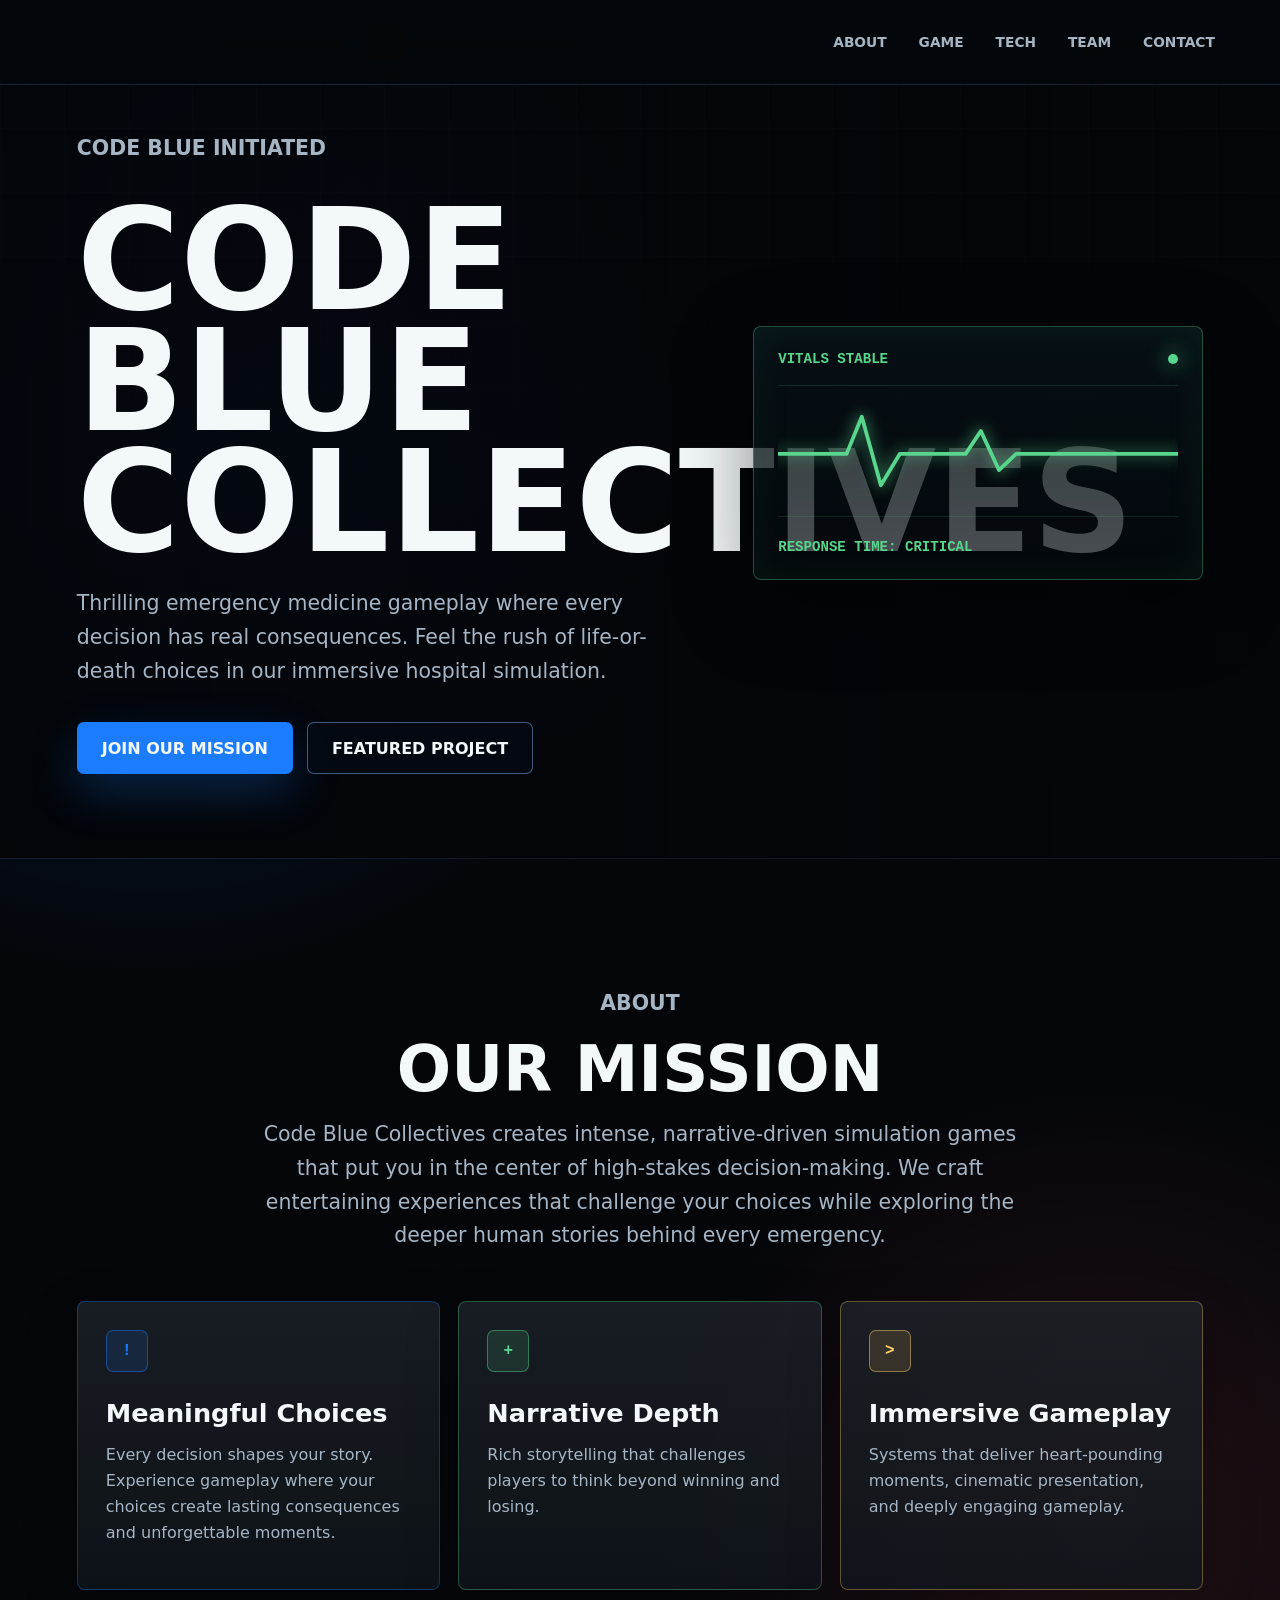
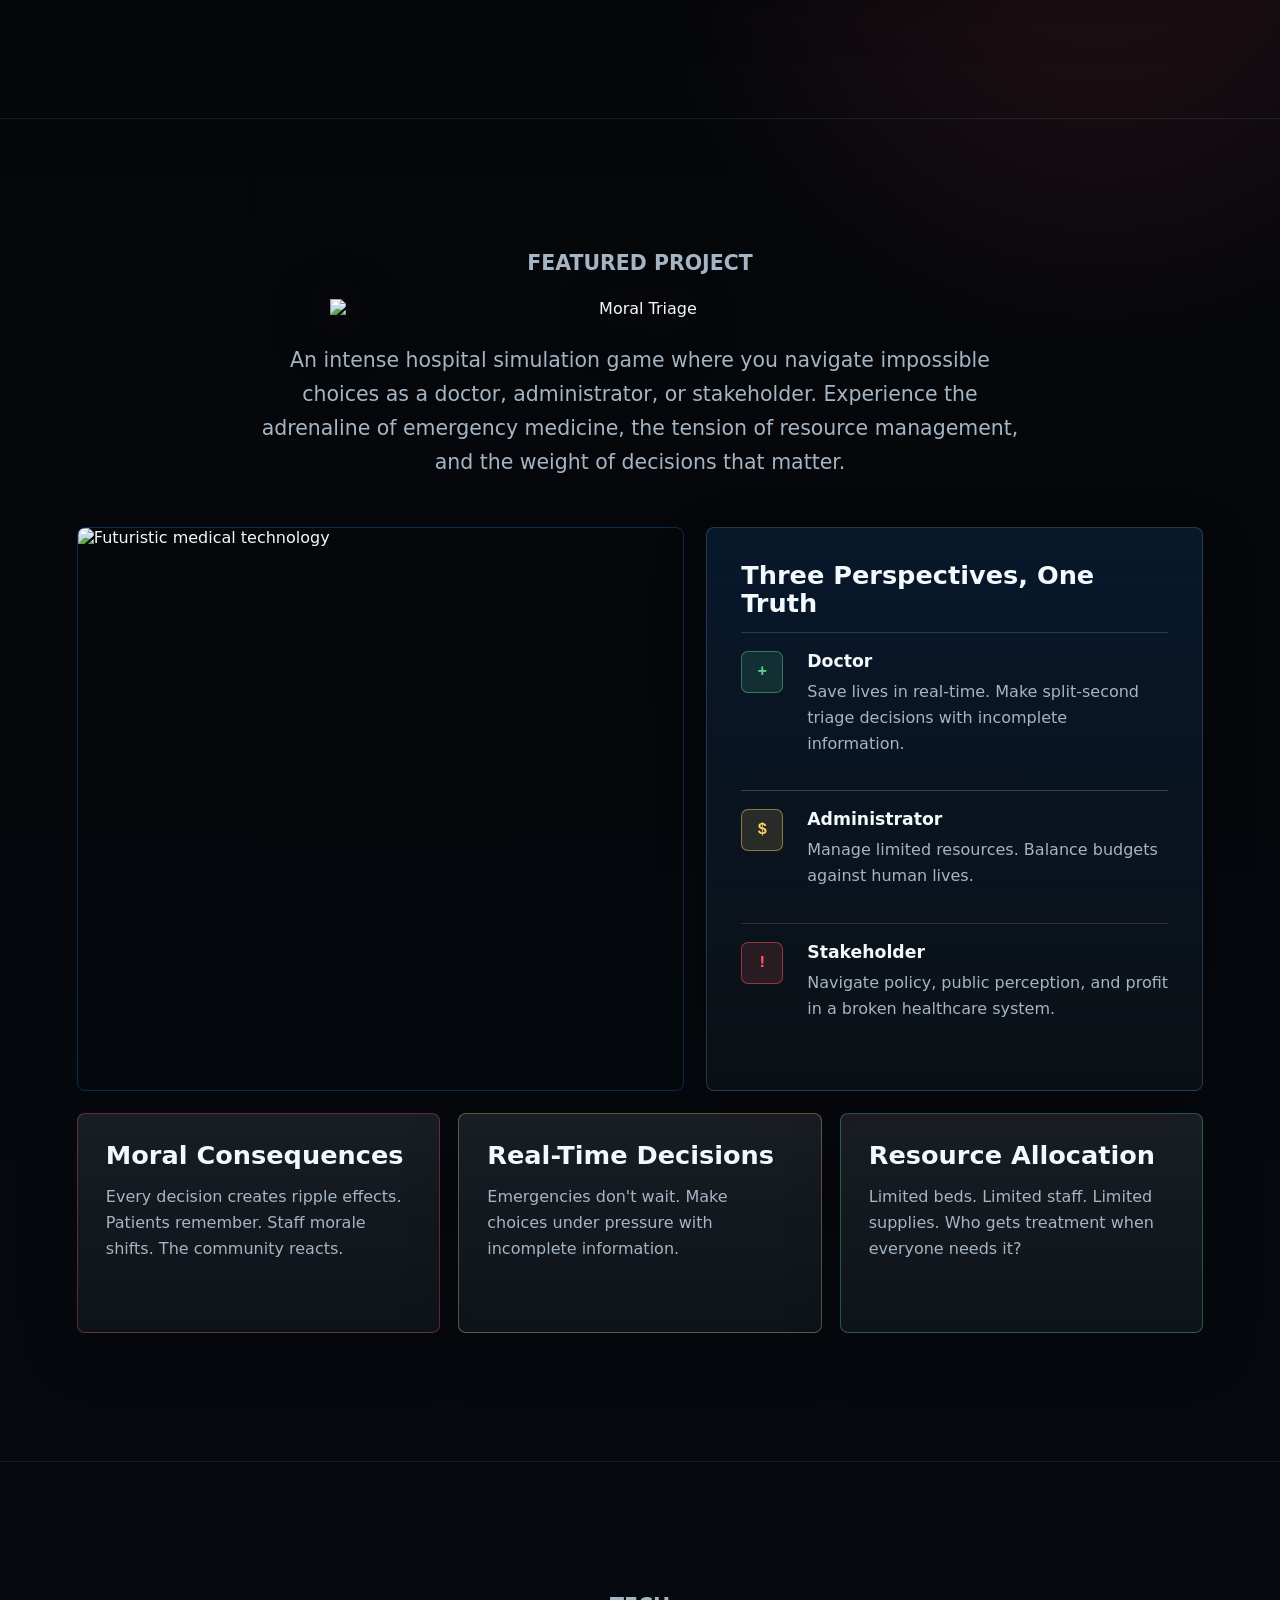
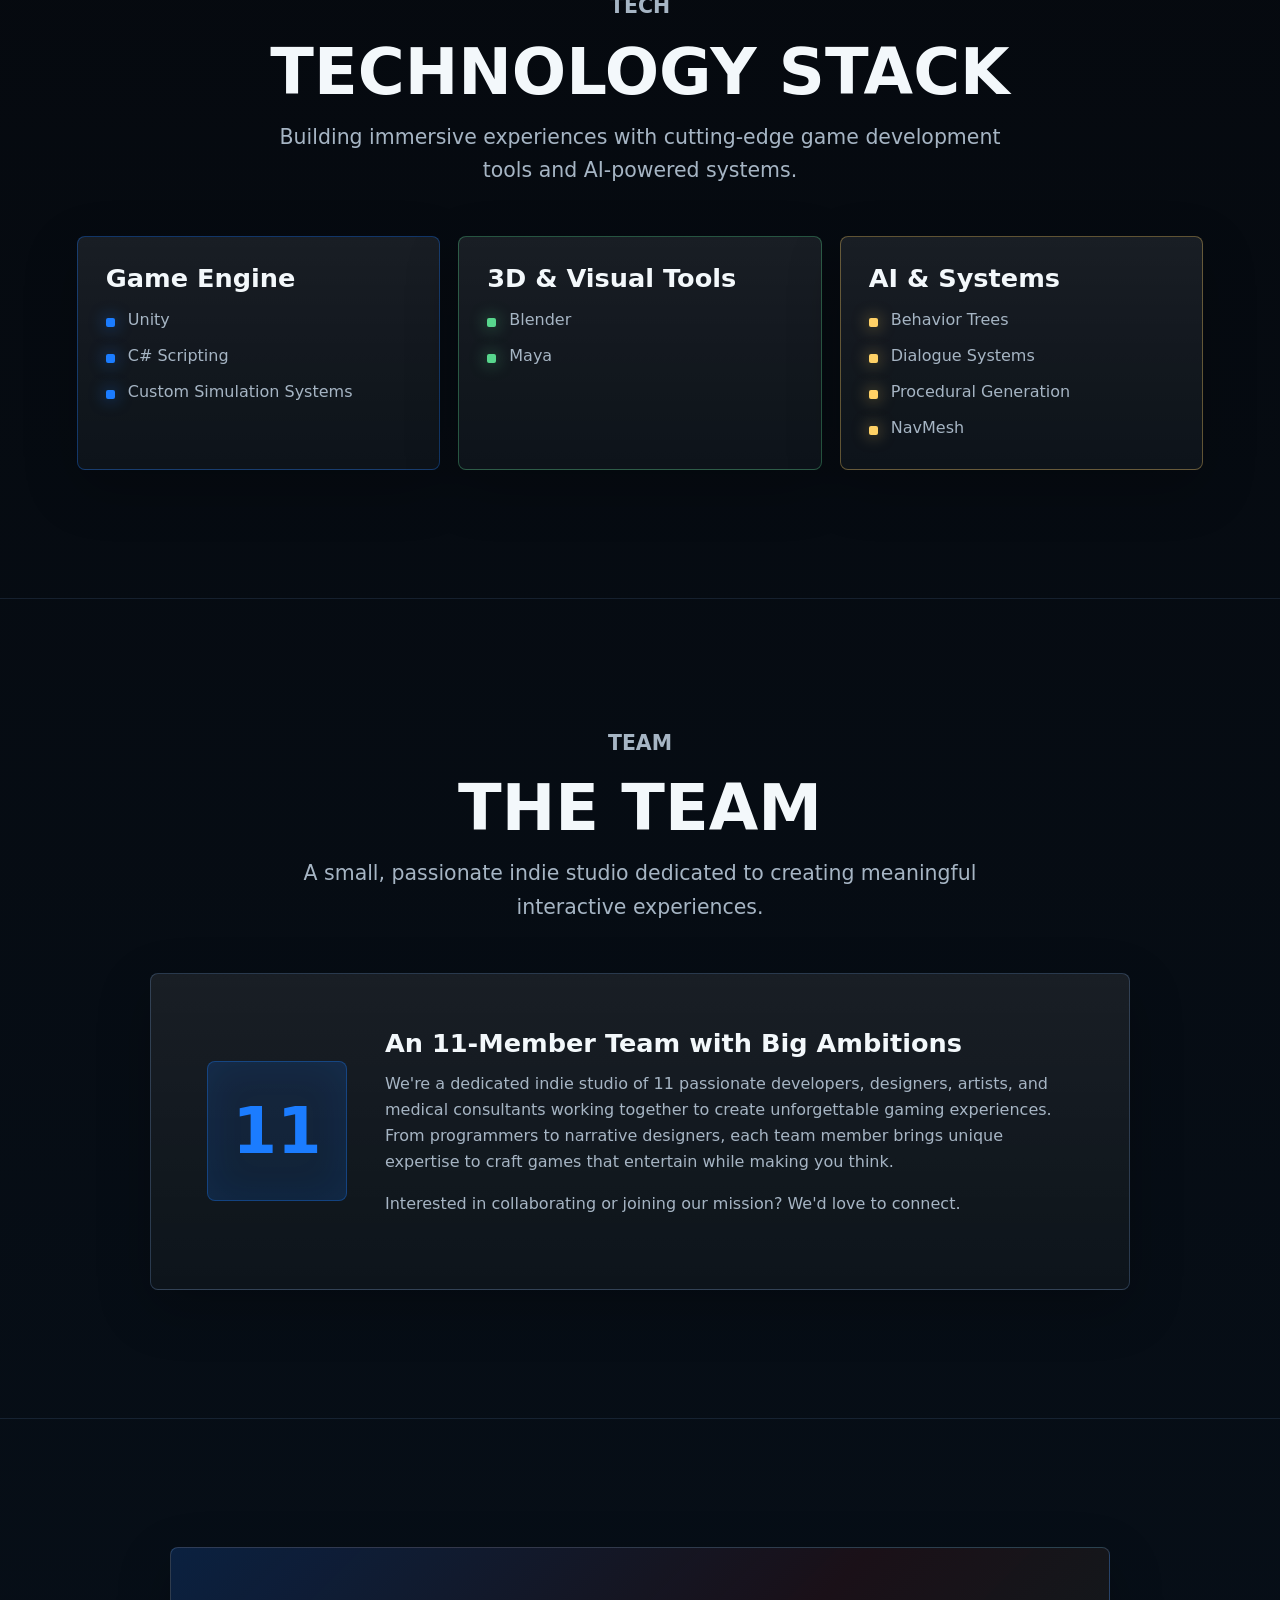
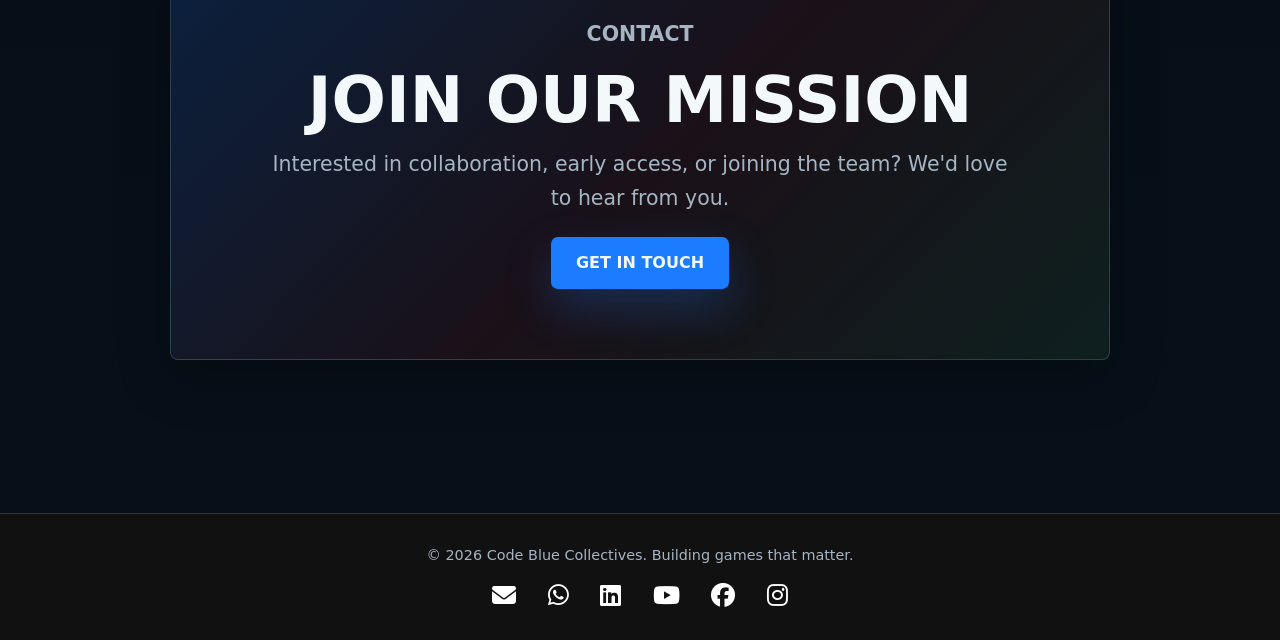
==== index.html @ c595988e "added homepage" ====
<!doctype html>
<html lang="en">
  <head>
    <base href="https://www.codebluecollectives.studio">
    <meta charset="utf-8" />
    <meta name="viewport" content="width=device-width, initial-scale=1" />
    <meta name="description" content="Explore ethical decision-making in healthcare through an immersive hospital simulation game that challenges players with real-time triage and resource management." />
    <title>Cinematic Game Studio Website</title>
    <link rel="stylesheet" href="https://cdnjs.cloudflare.com/ajax/libs/font-awesome/6.5.1/css/all.min.css" />
    <link rel="stylesheet" href="styles.css" />
<script>
const navToggle = document.querySelector(".nav-toggle");
const nav = document.querySelector(".site-nav");

navToggle?.addEventListener("click", () => {
  const isOpen = nav?.classList.toggle("is-open");
  navToggle.setAttribute("aria-expanded", String(Boolean(isOpen)));
});

nav?.addEventListener("click", (event) => {
  if (event.target instanceof HTMLAnchorElement) {
    nav.classList.remove("is-open");
    navToggle?.setAttribute("aria-expanded", "false");
  }
});
</script>
<style>
:root {
  color-scheme: dark;
  --bg: #05070b;
  --surface: #0b1118;
  --text: #f3f8fb;
  --muted: #a6b5c4;
  --blue: #1b7cff;
  --green: #58d68d;
  --yellow: #ffd166;
  --red: #ff5d65;
  --line: rgba(143, 190, 255, 0.22);
}

* { box-sizing: border-box; }
html { scroll-behavior: smooth; }

body {
  margin: 0;
  font-family: Inter, ui-sans-serif, system-ui, -apple-system, BlinkMacSystemFont, "Segoe UI", sans-serif;
  background:
    radial-gradient(circle at 12% 8%, rgba(27, 124, 255, 0.22), transparent 34rem),
    radial-gradient(circle at 86% 28%, rgba(255, 93, 101, 0.12), transparent 28rem),
    linear-gradient(180deg, #030509 0%, var(--bg) 42%, #07101a 100%);
  color: var(--text);
}

body::before {
  content: "";
  position: fixed;
  inset: 0;
  pointer-events: none;
  z-index: 2;
  background:
    linear-gradient(rgba(255,255,255,.025) 1px, transparent 1px),
    linear-gradient(90deg, rgba(255,255,255,.025) 1px, transparent 1px);
  background-size: 64px 64px;
  mask-image: linear-gradient(to bottom, rgba(0,0,0,.72), transparent 70%);
}

a { color: inherit; text-decoration: none; }
img { display: block; max-width: 100%; }
h1, h2, h3, h4, p { margin-top: 0; }

.site-header {
  position: fixed;
  z-index: 20;
  inset: 0 0 auto;
  display: flex;
  align-items: center;
  justify-content: space-between;
  gap: 24px;
  padding: 18px clamp(20px, 4vw, 56px);
  background: rgba(5, 7, 11, .74);
  border-bottom: 1px solid rgba(143, 190, 255, .16);
  backdrop-filter: blur(18px);
}

.brand {
  display: inline-flex;
  align-items: center;
  min-width: 0;
  width: 178px;
  height: 48px;
}

.brand-logo {
  display: none;
  width: 100%;
  height: 100%;
  object-fit: contain;
  object-position: left center;
  filter: drop-shadow(0 0 18px rgba(27, 124, 255, .28));
}

.site-nav {
  display: flex;
  align-items: center;
  gap: 4px;
}

.site-nav a {
  padding: 10px 14px;
  color: var(--muted);
  font-size: .86rem;
  font-weight: 750;
  text-transform: uppercase;
  transition: color .18s ease, background .18s ease;
}

.site-nav a:hover {
  color: white;
  background: rgba(27, 124, 255, .12);
}

.nav-toggle {
  display: none;
  width: 42px;
  height: 42px;
  border: 1px solid var(--line);
  border-radius: 7px;
  background: rgba(255,255,255,.04);
}

.nav-toggle span {
  display: block;
  width: 18px;
  height: 2px;
  margin: 4px auto;
  background: white;
}

.hero {
  position: relative;
  min-height: 92svh;
  display: grid;
  grid-template-columns: minmax(0, 1fr) minmax(320px, 450px);
  align-items: end;
  gap: clamp(28px, 4vw, 72px);
  padding: 132px clamp(20px, 6vw, 80px) 84px;
  overflow: hidden;
}

.hero-bg {
  position: absolute;
  inset: 0;
  background-image: url("https://images.unsplash.com/photo-1504813184591-01572f98c85f?crop=entropy&cs=tinysrgb&fit=max&fm=jpg&ixid=M3w3Nzg4Nzd8MHwxfHNlYXJjaHwxfHxlbWVyZ2VuY3klMjBob3NwaXRhbCUyMG9wZXJhdGlvbiUyMG1lZGljYWwlMjBkcmFtYXRpY3xlbnwxfHx8fDE3Nzg5OTk2MzB8MA&ixlib=rb-4.1.0&q=80&w=1080");
  background-size: cover;
  background-position: center;
  filter: saturate(.96) contrast(1.1);
  transform: scale(1.02);
}

.hero-shade {
  position: absolute;
  inset: 0;
  background:
    linear-gradient(90deg, rgba(3,5,9,.95), rgba(3,5,9,.76) 43%, rgba(3,5,9,.38)),
    linear-gradient(0deg, rgba(3,5,9,.97), transparent 42%, rgba(3,5,9,.22));
}

.hero-content,
.monitor {
  position: relative;
  z-index: 4;
}

.eyebrow {
  margin-bottom: 18px;
  color: var(--blue);
  font-size: .78rem;
  font-weight: 900;
  text-transform: uppercase;
}

.red-text { color: var(--red); }

h1 {
  max-width: 11ch;
  margin-bottom: 24px;
  font-size: clamp(4rem, 11vw, 9.5rem);
  line-height: .86;
  text-transform: uppercase;
}

h2 {
  margin-bottom: 18px;
  font-size: clamp(2.4rem, 5vw, 5.1rem);
  line-height: .95;
  text-transform: uppercase;
}

h3 {
  margin-bottom: 14px;
  font-size: clamp(1.35rem, 2vw, 2rem);
  line-height: 1.08;
}

h4 { margin-bottom: 8px; font-size: 1.08rem; }

.hero-content p,
.section-head p,
.contact-card > p {
  max-width: 760px;
  color: var(--muted);
  font-size: clamp(1.05rem, 1.8vw, 1.28rem);
  line-height: 1.65;
}

.hero-content p { margin-bottom: 34px; }

.actions {
  display: flex;
  flex-wrap: wrap;
  gap: 14px;
}

.actions.center { justify-content: center; }

.button {
  display: inline-flex;
  align-items: center;
  justify-content: center;
  min-height: 52px;
  padding: 0 24px;
  border-radius: 7px;
  border: 1px solid transparent;
  font-weight: 850;
  text-transform: uppercase;
  transition: transform .18s ease, border-color .18s ease, background .18s ease;
}

.button:hover { transform: translateY(-2px); }
.button.primary { background: var(--blue); box-shadow: 0 18px 46px rgba(27,124,255,.26); }
.button.ghost { border-color: rgba(143,190,255,.46); background: rgba(6,13,24,.55); }

.monitor {
  align-self: center;
  padding: 24px;
  border: 1px solid rgba(88, 214, 141, .34);
  border-radius: 8px;
  background: linear-gradient(180deg, rgba(7,18,23,.86), rgba(5,9,14,.7));
  box-shadow: 0 24px 80px rgba(0,0,0,.45), inset 0 0 42px rgba(88,214,141,.07);
}

.monitor-row {
  display: flex;
  align-items: center;
  justify-content: space-between;
  color: var(--green);
  font-family: ui-monospace, SFMono-Regular, Menlo, Consolas, monospace;
  font-size: .88rem;
  font-weight: 800;
}

.monitor-row i {
  width: 10px;
  height: 10px;
  border-radius: 50%;
  background: var(--green);
  box-shadow: 0 0 20px var(--green);
  animation: pulse 1.2s ease-in-out infinite;
}

.monitor svg {
  width: 100%;
  height: 132px;
  margin: 18px 0;
  border-top: 1px solid rgba(88,214,141,.14);
  border-bottom: 1px solid rgba(88,214,141,.14);
}

.monitor path {
  fill: none;
  stroke: var(--green);
  stroke-width: 4;
  stroke-linecap: round;
  stroke-linejoin: round;
  filter: drop-shadow(0 0 8px rgba(88,214,141,.9));
  stroke-dasharray: 620;
  animation: draw 2.4s ease-in-out infinite;
}

.section {
  position: relative;
  z-index: 4;
  padding: clamp(72px, 10vw, 132px) clamp(20px, 6vw, 80px);
  border-top: 1px solid rgba(143,190,255,.12);
}

.section-head {
  max-width: 860px;
  margin: 0 auto 48px;
  text-align: center;
}

.section-head p { margin-left: auto; margin-right: auto; }

.project-logo {
  width: min(620px, 92vw);
  max-height: 210px;
  margin: 0 auto 26px;
  object-fit: contain;
  filter: drop-shadow(0 0 22px rgba(255, 93, 101, .18)) drop-shadow(0 12px 34px rgba(0, 0, 0, .45));
}

.grid {
  display: grid;
  gap: 18px;
  max-width: 1200px;
  margin: 0 auto;
}

.three { grid-template-columns: repeat(3, minmax(0, 1fr)); }

.card,
.panel,
.team-card,
.contact-card {
  border: 1px solid var(--line);
  border-radius: 8px;
  background: linear-gradient(180deg, rgba(255,255,255,.065), rgba(255,255,255,.02)), rgba(10,17,24,.74);
  box-shadow: 0 18px 54px rgba(0,0,0,.24);
}

.card {
  min-height: 220px;
  padding: 28px;
  border-color: color-mix(in srgb, var(--accent) 34%, transparent);
}

.card span,
.role span {
  display: grid;
  place-items: center;
  width: 42px;
  height: 42px;
  margin-bottom: 28px;
  border: 1px solid color-mix(in srgb, var(--accent) 46%, transparent);
  border-radius: 7px;
  background: color-mix(in srgb, var(--accent) 13%, transparent);
  color: var(--accent);
  font-family: ui-monospace, SFMono-Regular, Menlo, Consolas, monospace;
  font-weight: 900;
}

.card p,
.role p,
.card li,
.team-card p,
.footer p {
  color: var(--muted);
  line-height: 1.62;
}

.blue { --accent: var(--blue); }
.green { --accent: var(--green); }
.yellow { --accent: var(--yellow); }
.red { --accent: var(--red); }

.showcase {
  display: grid;
  grid-template-columns: minmax(0, 1.1fr) minmax(320px, .9fr);
  gap: 22px;
  max-width: 1200px;
  margin: 0 auto 22px;
}

.showcase > img {
  width: 100%;
  height: 100%;
  min-height: 540px;
  object-fit: cover;
  border: 1px solid rgba(27,124,255,.3);
  border-radius: 8px;
}

.panel {
  padding: 34px;
  background: linear-gradient(180deg, rgba(27,124,255,.12), rgba(255,255,255,.025)), rgba(7,11,17,.82);
}

.role {
  display: grid;
  grid-template-columns: 52px 1fr;
  gap: 14px;
  padding: 18px 0;
  border-top: 1px solid color-mix(in srgb, var(--accent) 24%, transparent);
}

.role span { margin: 0; }

.card ul {
  display: grid;
  gap: 10px;
  margin: 0;
  padding: 0;
  list-style: none;
}

.card li {
  position: relative;
  padding-left: 22px;
}

.card li::before {
  content: "";
  position: absolute;
  top: .68em;
  left: 0;
  width: 9px;
  height: 9px;
  border-radius: 2px;
  background: var(--accent);
  box-shadow: 0 0 16px color-mix(in srgb, var(--accent) 60%, transparent);
}

.team-card {
  max-width: 980px;
  margin: 0 auto;
  padding: clamp(28px, 6vw, 56px);
  display: grid;
  grid-template-columns: 140px 1fr;
  gap: 28px 38px;
  align-items: center;
}

.team-card strong {
  display: grid;
  place-items: center;
  aspect-ratio: 1;
  border: 1px solid rgba(27,124,255,.36);
  border-radius: 8px;
  background: rgba(27,124,255,.12);
  color: var(--blue);
  font-size: 4rem;
  line-height: 1;
  box-shadow: inset 0 0 40px rgba(27,124,255,.09);
}

.contact { padding-bottom: clamp(84px, 12vw, 160px); }

.contact-card {
  max-width: 940px;
  margin: 0 auto;
  padding: clamp(34px, 7vw, 70px);
  text-align: center;
  background: linear-gradient(135deg, rgba(27,124,255,.2), rgba(255,93,101,.08) 52%, rgba(88,214,141,.1)), rgba(7,11,17,.86);
}

.contact-card p { margin-left: auto; margin-right: auto; }

.footer {
  position: relative;
  z-index: 4;
  display: flex;
  align-items: center;
  justify-content: space-between;
  gap: 24px;
  padding: 30px clamp(20px, 6vw, 80px);
  border-top: 1px solid rgba(143,190,255,.18);
  background: #030509;
}

.footer p { margin: 0; font-size: .9rem; }

@keyframes pulse { 50% { opacity: .45; transform: scale(1.24); } }
@keyframes draw {
  0% { stroke-dashoffset: 620; opacity: .42; }
  45%, 75% { stroke-dashoffset: 0; opacity: 1; }
  100% { stroke-dashoffset: -620; opacity: .42; }
}

@media (max-width: 960px) {
  .hero, .showcase { grid-template-columns: 1fr; }
  .hero { min-height: auto; padding-top: 116px; }
  .monitor { max-width: 520px; }
  .three { grid-template-columns: 1fr; }
  .showcase > img { min-height: 360px; }
}

@media (max-width: 760px) {
  .site-header { padding: 14px 18px; }
  .nav-toggle { display: block; }
  .site-nav {
    position: absolute;
    top: calc(100% + 1px);
    left: 0;
    right: 0;
    display: none;
    flex-direction: column;
    align-items: stretch;
    padding: 12px 18px 18px;
    background: rgba(5,7,11,.96);
    border-bottom: 1px solid rgba(143,190,255,.16);
  }
  .site-nav.is-open { display: flex; }
  .site-nav a { padding: 14px; }
  h1 { font-size: clamp(3.3rem, 18vw, 5rem); }
  .team-card { grid-template-columns: 1fr; }
  .team-card strong { width: 118px; }
  .footer { flex-direction: column; align-items: flex-start; }
}

@media (max-width: 520px) {
  .brand {
    width: 146px;
    height: 42px;
  }
  .actions { flex-direction: column; }
  .button { width: 100%; }
  .section { padding-left: 16px; padding-right: 16px; }
  .project-logo {
    width: min(360px, 92vw);
    max-height: 132px;
  }
  .panel { padding: 24px; }
}

@media (prefers-reduced-motion: reduce) {
  *, *::before, *::after {
    scroll-behavior: auto !important;
    animation-duration: .01ms !important;
    animation-iteration-count: 1 !important;
    transition-duration: .01ms !important;
  }
}

  .footer {
    background: #111;
    color: #fff;
    padding: 30px 20px;
    text-align: center;
  }

  .footer-content {
    max-width: 1200px;
    margin: auto;
  }

  .social-icons {
    margin-top: 15px;
  }

  .social-icons a {
    color: #fff;
    margin: 0 12px;
    font-size: 24px;
    transition: 0.3s ease;
    text-decoration: none;
  }

  .social-icons a:hover {
    color: #00bcd4;
    transform: translateY(-3px);
  }
</style>
  </head>
  <body>
    <header class="site-header">
      <a class="brand" href="#top" aria-label="Code Blue Collectives" target="_top">
        <img class="brand-logo" src="assets/logo.png" alt="Code Blue Collectives" />
      </a>
      <button class="nav-toggle" type="button" aria-label="Toggle navigation" aria-expanded="false">
        <span></span><span></span><span></span>
      </button>
      <nav class="site-nav">
        <a href="#about" target="_top">About</a>
        <a href="#game" target="_top">Game</a>
        <a href="#tech" target="_top">Tech</a>
        <a href="#team" target="_top">Team</a>
        <a href="#contact" target="_top">Contact</a>
      </nav>
    </header>

    <main id="top">
      <section class="hero">
        <div class="hero-bg" aria-hidden="true"></div>
        <div class="hero-shade" aria-hidden="true"></div>
        <div class="hero-content">
          <p class="eyebrow">CODE BLUE INITIATED</p>
          <h1>Code Blue Collectives</h1>
          <p>Thrilling emergency medicine gameplay where every decision has real consequences. Feel the rush of life-or-death choices in our immersive hospital simulation.</p>
          <div class="actions">
            <a class="button primary" href="#contact" target="_top">Join Our Mission</a>
            <a class="button ghost" href="#game" target="_top">Featured Project</a>
          </div>
        </div>
        <aside class="monitor" aria-label="Emergency status">
          <div class="monitor-row"><span>VITALS STABLE</span><i></i></div>
          <svg viewBox="0 0 420 120" aria-hidden="true">
            <path d="M0 63 H58 L72 63 L88 24 L108 96 L128 63 H182 L197 63 L213 39 L232 80 L250 63 H420" />
          </svg>
          <div class="monitor-row bottom">RESPONSE TIME: CRITICAL</div>
        </aside>
      </section>

      <section class="section" id="about">
        <div class="section-head">
          <p class="eyebrow">About</p>
          <h2>Our Mission</h2>
          <p>Code Blue Collectives creates intense, narrative-driven simulation games that put you in the center of high-stakes decision-making. We craft entertaining experiences that challenge your choices while exploring the deeper human stories behind every emergency.</p>
        </div>
        <div class="grid three">
          <article class="card blue"><span>!</span><h3>Meaningful Choices</h3><p>Every decision shapes your story. Experience gameplay where your choices create lasting consequences and unforgettable moments.</p></article>
          <article class="card green"><span>+</span><h3>Narrative Depth</h3><p>Rich storytelling that challenges players to think beyond winning and losing.</p></article>
          <article class="card yellow"><span>></span><h3>Immersive Gameplay</h3><p>Systems that deliver heart-pounding moments, cinematic presentation, and deeply engaging gameplay.</p></article>
        </div>
      </section>

      <section class="section" id="game">
        <div class="section-head">
          <p class="eyebrow red-text">Featured Project</p>
          <img class="project-logo" src="assets/moral-triage.png" alt="Moral Triage" />
          <p>An intense hospital simulation game where you navigate impossible choices as a doctor, administrator, or stakeholder. Experience the adrenaline of emergency medicine, the tension of resource management, and the weight of decisions that matter.</p>
        </div>
        <div class="showcase">
          <img src="https://images.unsplash.com/photo-1674049406107-f5c1e8258d4a?crop=entropy&cs=tinysrgb&fit=max&fm=jpg&ixid=M3w3Nzg4Nzd8MHwxfHNlYXJjaHwyfHxtZWRpY2FsJTIwdGVjaG5vbG9neSUyMGZ1dHVyaXN0aWMlMjBoZWFsdGhjYXJlfGVufDF8fHx8MTc3ODk5OTYzMHww&ixlib=rb-4.1.0&q=80&w=1080" alt="Futuristic medical technology" />
          <div class="panel">
            <h3>Three Perspectives, One Truth</h3>
            <article class="role green"><span>+</span><div><h4>Doctor</h4><p>Save lives in real-time. Make split-second triage decisions with incomplete information.</p></div></article>
            <article class="role yellow"><span>$</span><div><h4>Administrator</h4><p>Manage limited resources. Balance budgets against human lives.</p></div></article>
            <article class="role red"><span>!</span><div><h4>Stakeholder</h4><p>Navigate policy, public perception, and profit in a broken healthcare system.</p></div></article>
          </div>
        </div>
        <div class="grid three">
          <article class="card red"><h3>Moral Consequences</h3><p>Every decision creates ripple effects. Patients remember. Staff morale shifts. The community reacts.</p></article>
          <article class="card yellow"><h3>Real-Time Decisions</h3><p>Emergencies don't wait. Make choices under pressure with incomplete information.</p></article>
          <article class="card green"><h3>Resource Allocation</h3><p>Limited beds. Limited staff. Limited supplies. Who gets treatment when everyone needs it?</p></article>
        </div>
      </section>

      <section class="section" id="tech">
        <div class="section-head">
          <p class="eyebrow">Tech</p>
          <h2>Technology Stack</h2>
          <p>Building immersive experiences with cutting-edge game development tools and AI-powered systems.</p>
        </div>
        <div class="grid three">
          <article class="card blue"><h3>Game Engine</h3><ul><li>Unity</li><li>C# Scripting</li><li>Custom Simulation Systems</li></ul></article>
          <article class="card green"><h3>3D &amp; Visual Tools</h3><ul><li>Blender</li><li>Maya</li></ul></article>
          <article class="card yellow"><h3>AI &amp; Systems</h3><ul><li>Behavior Trees</li><li>Dialogue Systems</li><li>Procedural Generation</li><li>NavMesh</li></ul></article>
        </div>
      </section>

      <section class="section" id="team">
        <div class="section-head">
          <p class="eyebrow">Team</p>
          <h2>The Team</h2>
          <p>A small, passionate indie studio dedicated to creating meaningful interactive experiences.</p>
        </div>
        <article class="team-card">
          <strong>11</strong>
          <div>
            <h3>An 11-Member Team with Big Ambitions</h3>
            <p>We're a dedicated indie studio of 11 passionate developers, designers, artists, and medical consultants working together to create unforgettable gaming experiences. From programmers to narrative designers, each team member brings unique expertise to craft games that entertain while making you think.</p>
            <p>Interested in collaborating or joining our mission? We'd love to connect.</p>
          </div>
        </article>
      </section>

      <section class="section contact" id="contact">
        <div class="contact-card">
          <p class="eyebrow">Contact</p>
          <h2>Join Our Mission</h2>
          <p>Interested in collaboration, early access, or joining the team? We'd love to hear from you.</p>
          <div class="actions center">
            <a class="button primary" href="mailto:muzna@codebluecollectives.studio">Get in Touch</a>
          </div>
        </div>
      </section>
    </main>

    <footer class="footer">
  <div class="footer-content">      
    <p>© 2026 Code Blue Collectives. Building games that matter.</p>

    <div class="social-icons">
      <a href="mailto:muzna@codebluecollectives.studio" target="_blank" aria-label="Email">
        <i class="fas fa-envelope"></i>
      </a>

      <a href="https://wa.me/923351316588" target="_blank" aria-label="WhatsApp">
        <i class="fab fa-whatsapp"></i>
      </a>

      <a href="https://www.linkedin.com/company/code-blue-collectives" target="_blank" aria-label="LinkedIn">
        <i class="fab fa-linkedin"></i>
      </a>

      <a href="https://youtube.com/@CodeBlueCollectives" target="_blank" aria-label="YouTube">
        <i class="fab fa-youtube"></i>
      </a>

      <a href="https://facebook.com/codebluecollectives" target="_blank" aria-label="Facebook">
        <i class="fab fa-facebook"></i>
      </a>

      <a href="https://www.instagram.com/codebluecollectives?" target="_blank" aria-label="Instagram">
        <i class="fab fa-instagram"></i>
      </a>
    </div>
  </div>
</footer>

    <script src="script.js"></script>
  </body>
</html>
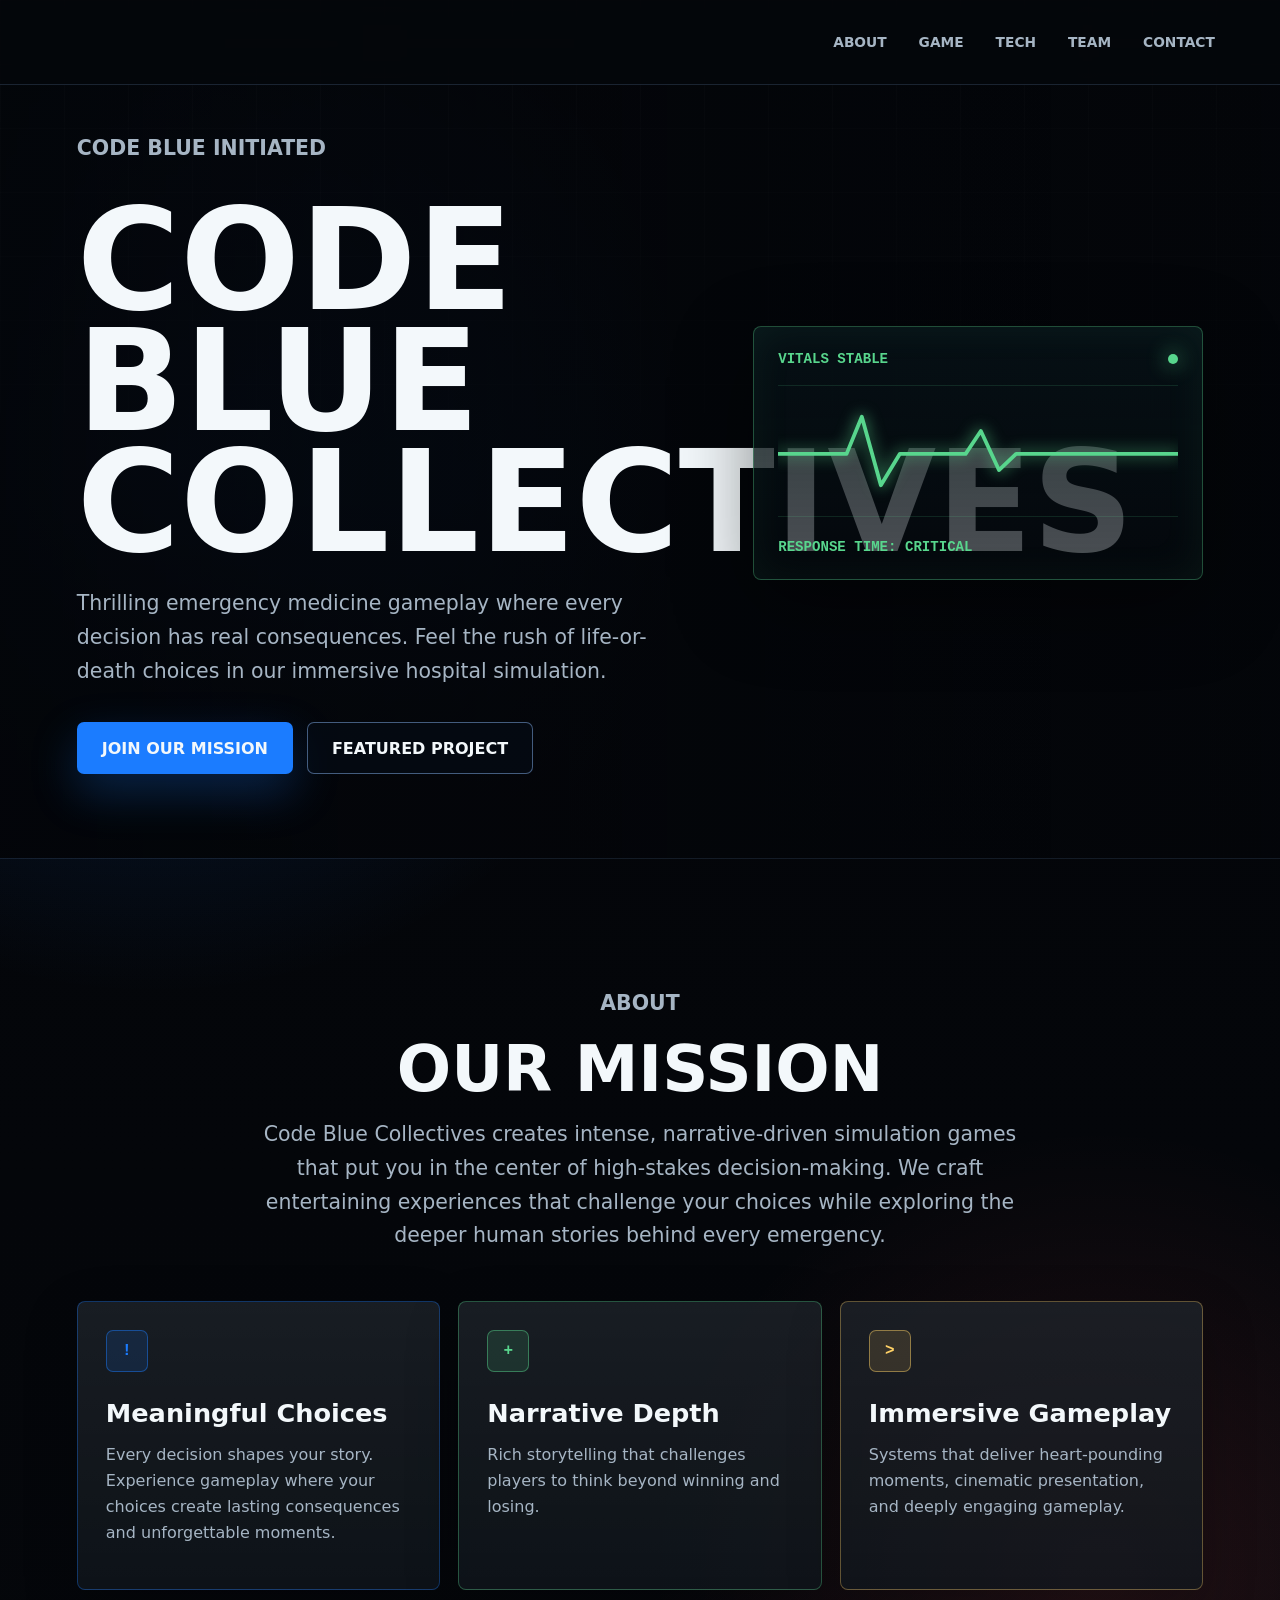
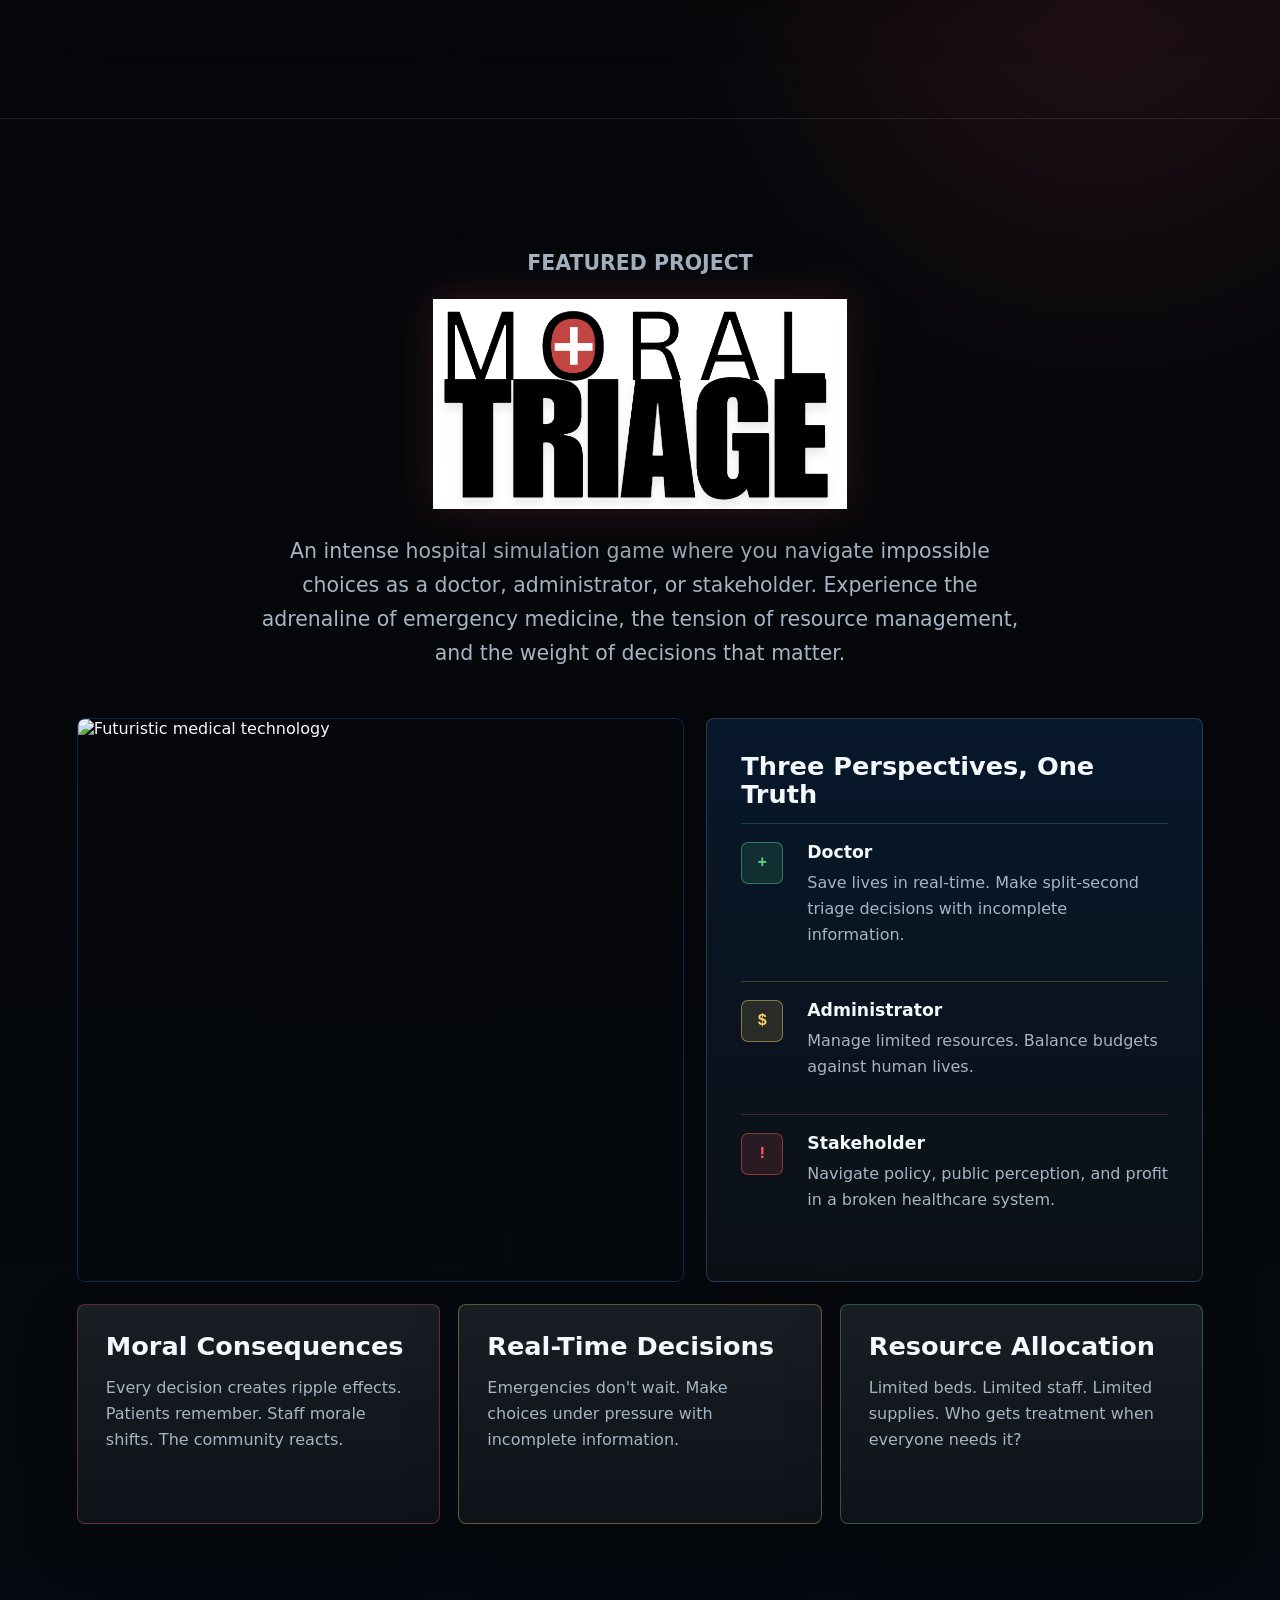
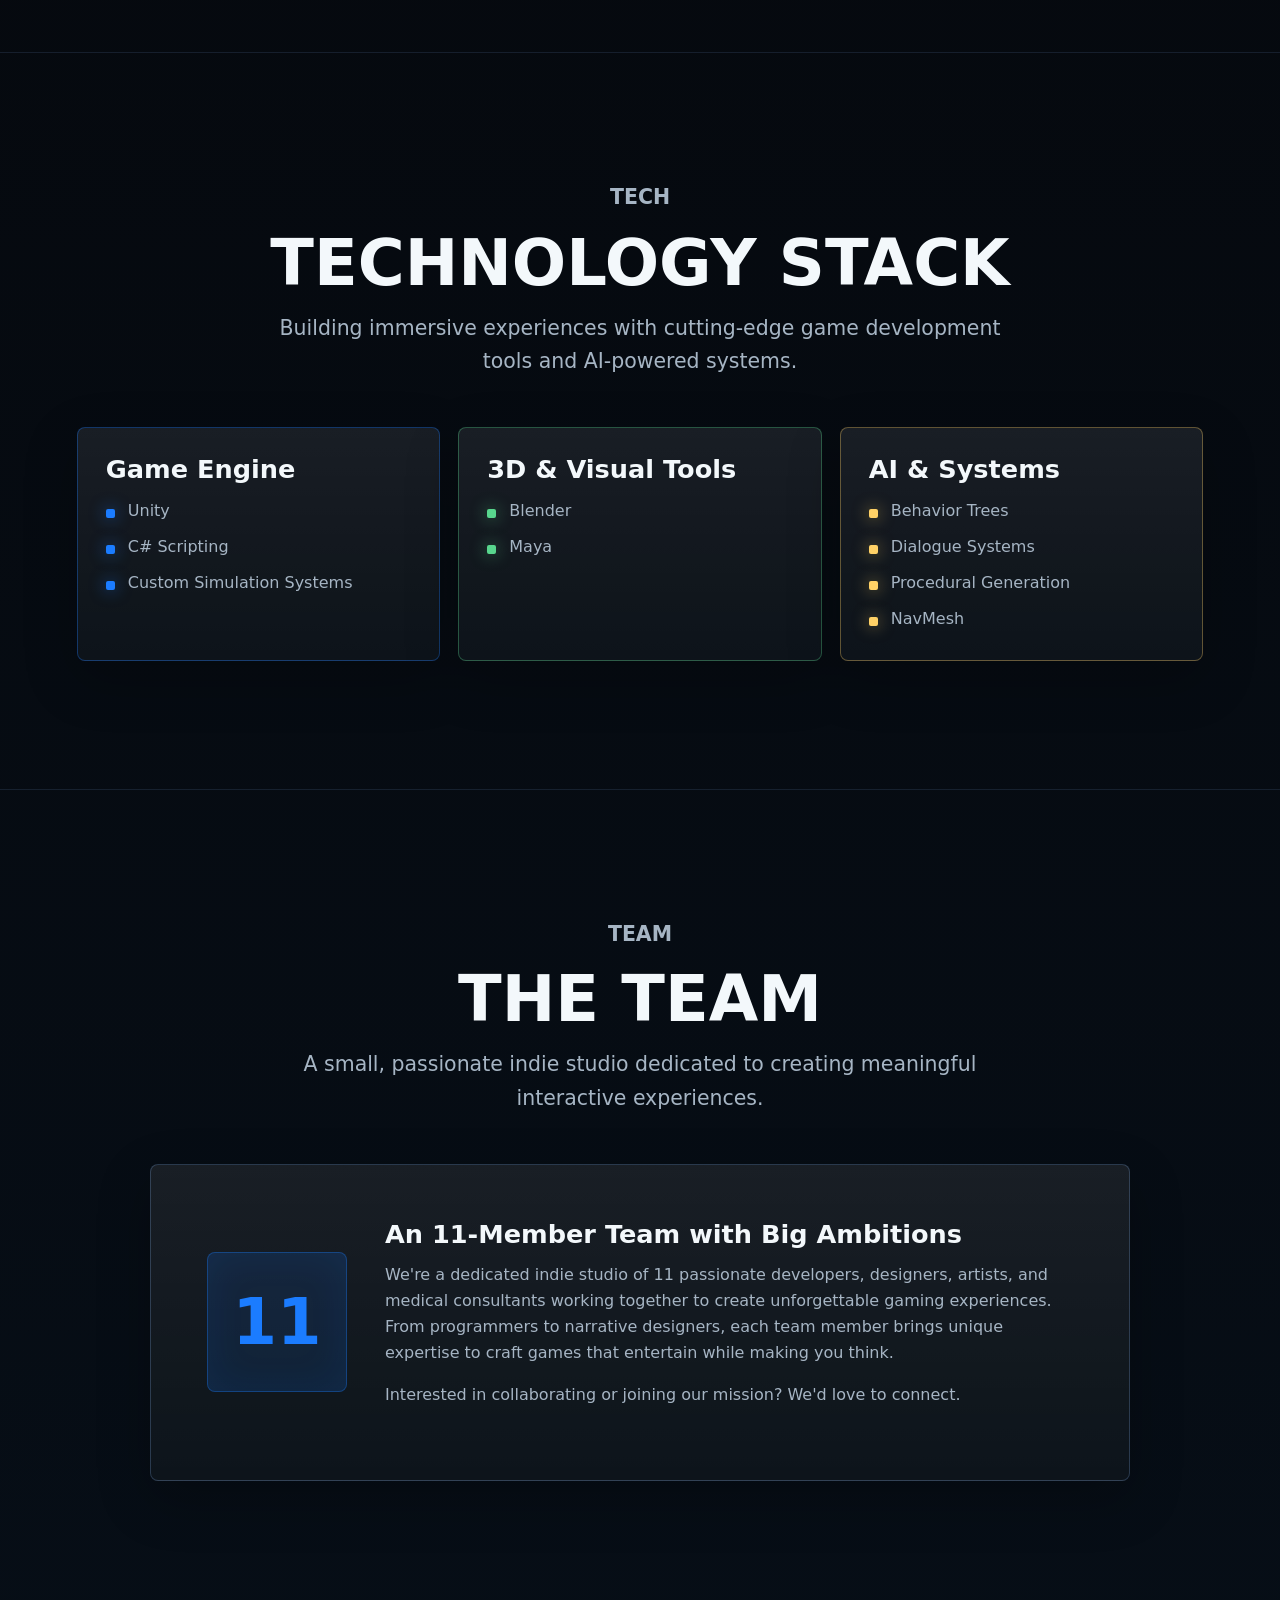
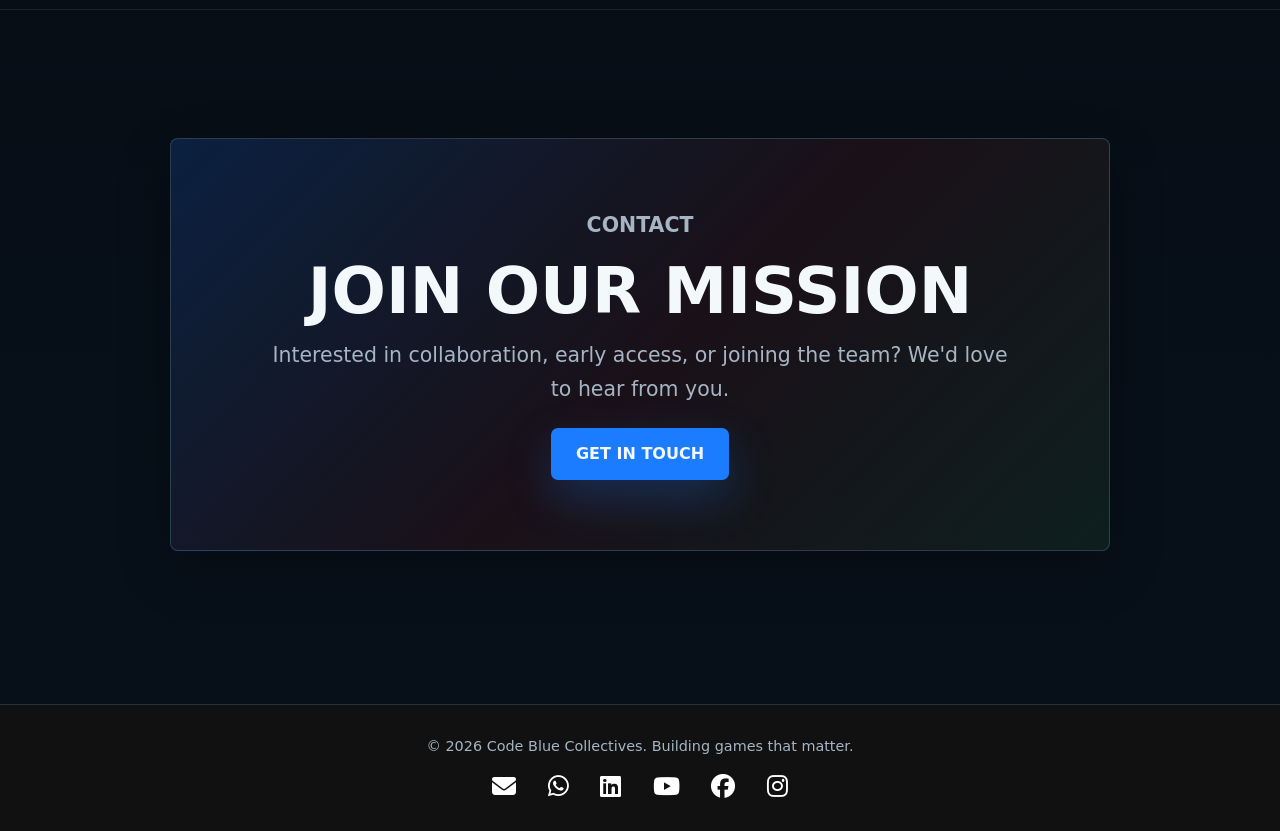
==== commit 54633b3f: "Comment out base href in index.html Commented out the base href in index.html." ====
--- a/index.html
+++ b/index.html
@@ -1,7 +1,7 @@
 <!doctype html>
 <html lang="en">
   <head>
-    <base href="https://www.codebluecollectives.studio">
+    <!-- base href="https://www.codebluecollectives.studio" -->
     <meta charset="utf-8" />
     <meta name="viewport" content="width=device-width, initial-scale=1" />
     <meta name="description" content="Explore ethical decision-making in healthcare through an immersive hospital simulation game that challenges players with real-time triage and resource management." />
